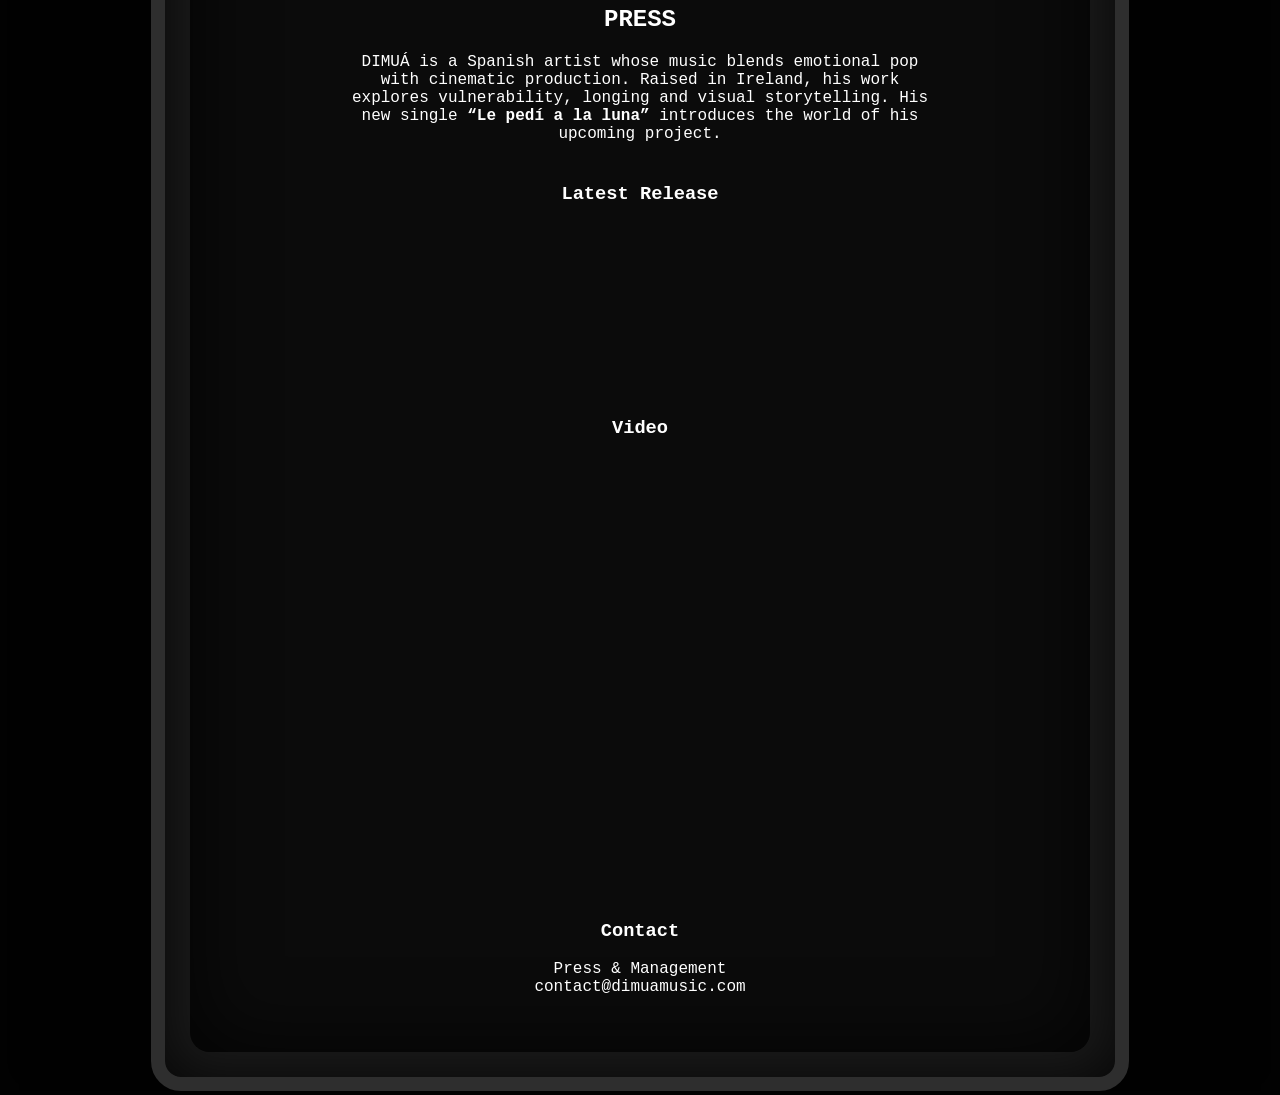
==== press.html @ b229970f "Create press.html" ====
<!DOCTYPE html>
<html lang="en">

<head>

<meta charset="UTF-8">
<meta name="viewport" content="width=device-width, initial-scale=1">

<title>DIMUÁ — Press</title>

<link rel="stylesheet" href="style.css">

</head>

<body>

<div class="tv-container">

<div class="tv-screen">

<h1 class="logo">DIMUÁ</h1>

<h2>PRESS</h2>

<p style="max-width:600px;margin:auto;margin-bottom:40px;">

DIMUÁ is a Spanish artist whose music blends emotional pop with cinematic production.
Raised in Ireland, his work explores vulnerability, longing and visual storytelling.

His new single <b>“Le pedí a la luna”</b> introduces the world of his upcoming project.

</p>

<h3>Latest Release</h3>

<iframe
src="https://open.spotify.com/embed/track/4ZtCL3CFrmiAERhD6O9WQZ"
width="100%"
height="152"
frameborder="0"
allowfullscreen>
</iframe>

<br><br>

<h3>Video</h3>

<iframe
width="100%"
height="420"
src="https://www.youtube.com/embed/34N6A_cnIfE"
frameborder="0"
allowfullscreen>
</iframe>

<br><br>

<h3>Contact</h3>

<p>

Press & Management<br>
contact@dimuamusic.com

</p>

</div>

</div>

</body>

</html>
---- style.css ----
body{

margin:0;
background:#020202;
display:flex;
justify-content:center;
align-items:center;
height:100vh;

font-family:'VT323', monospace;
color:white;

}


/* TV exterior */

.tv-container{

width:900px;
max-width:90vw;

background:#1b1b1b;

border:14px solid #2e2e2e;

border-radius:30px;

box-shadow:
0 0 120px rgba(0,0,0,0.9),
inset 0 0 60px rgba(0,0,0,0.8);

padding:25px;

}


/* pantalla */

.tv-screen{

background:#0b0b0b;

border-radius:20px;

padding:40px;

box-shadow:
inset 0 0 80px rgba(0,0,0,0.8);

text-align:center;

}


/* titulo */

.logo{

font-family:'VT323', monospace;
font-size:48px;

letter-spacing:4px;

color:#c9f048;

text-shadow:
0 0 10px #c9f048,
0 0 30px rgba(201,240,72,0.7);

/* evita que se rompa la palabra */
white-space: nowrap;

}


/* menu estilo videojuego */

.menu{

display:flex;
justify-content:center;
gap:25px;
margin-bottom:20px;

}

.menu-item{

text-decoration:none;
color:white;

padding:10px 14px;

border:2px solid #444;

background:#111;

transition:all .2s ease;

}


/* efecto videojuego */

.menu-item:hover{

color:#c9f048;

border-color:#c9f048;

box-shadow:
0 0 8px #c9f048,
0 0 20px rgba(201,240,72,0.6);

transform:scale(1.1);

}


/* separador */

.divider{

height:1px;
background:#333;
margin:30px 0;

}


/* single */

.single-title{

font-size:16px;
margin-bottom:30px;

color:#ffd9ec;

}


/* video */

.video-container{

position:relative;
width:100%;
padding-top:56.25%;

margin-bottom:25px;

}

.video-container iframe{

position:absolute;
top:0;
left:0;
width:100%;
height:100%;

border-radius:10px;

}


/* spotify */

.spotify-container{

max-width:600px;
margin:0 auto 30px auto;

}


/* redes */

.socials{

margin-top:20px;

}

.social-links{

display:flex;
justify-content:center;
gap:20px;
flex-wrap:wrap;

}

.social-links a{

text-decoration:none;

color:white;

border:2px solid #444;

padding:8px 12px;

font-size:10px;

transition:all .2s;

}

.social-links a:hover{

color:#ffb347;

border-color:#ffb347;

box-shadow:
0 0 10px rgba(255,179,71,0.7);

}

#promo-overlay{

position:fixed;
top:0;
left:0;

width:100%;
height:100%;

background:rgba(0,0,0,0.95);

display:flex;
justify-content:center;
align-items:center;

z-index:9999;

font-family:'VT323', monospace;

}

.promo-box{

text-align:center;
color:white;

max-width:420px;

}

.promo-cover{

width:100%;
border-radius:10px;
margin-bottom:20px;

}

.promo-box h2{

font-size:28px;
color:#c9f048;

text-shadow:0 0 10px #c9f048;

}

.promo-button{

display:inline-block;

margin-top:15px;

padding:12px 18px;

border:2px solid #c9f048;

color:#c9f048;

text-decoration:none;

}

.promo-button:hover{

background:#c9f048;
color:black;

}

#close-promo{

position:absolute;
top:30px;
right:40px;

background:none;
border:none;

font-size:30px;
color:white;

cursor:pointer;

}
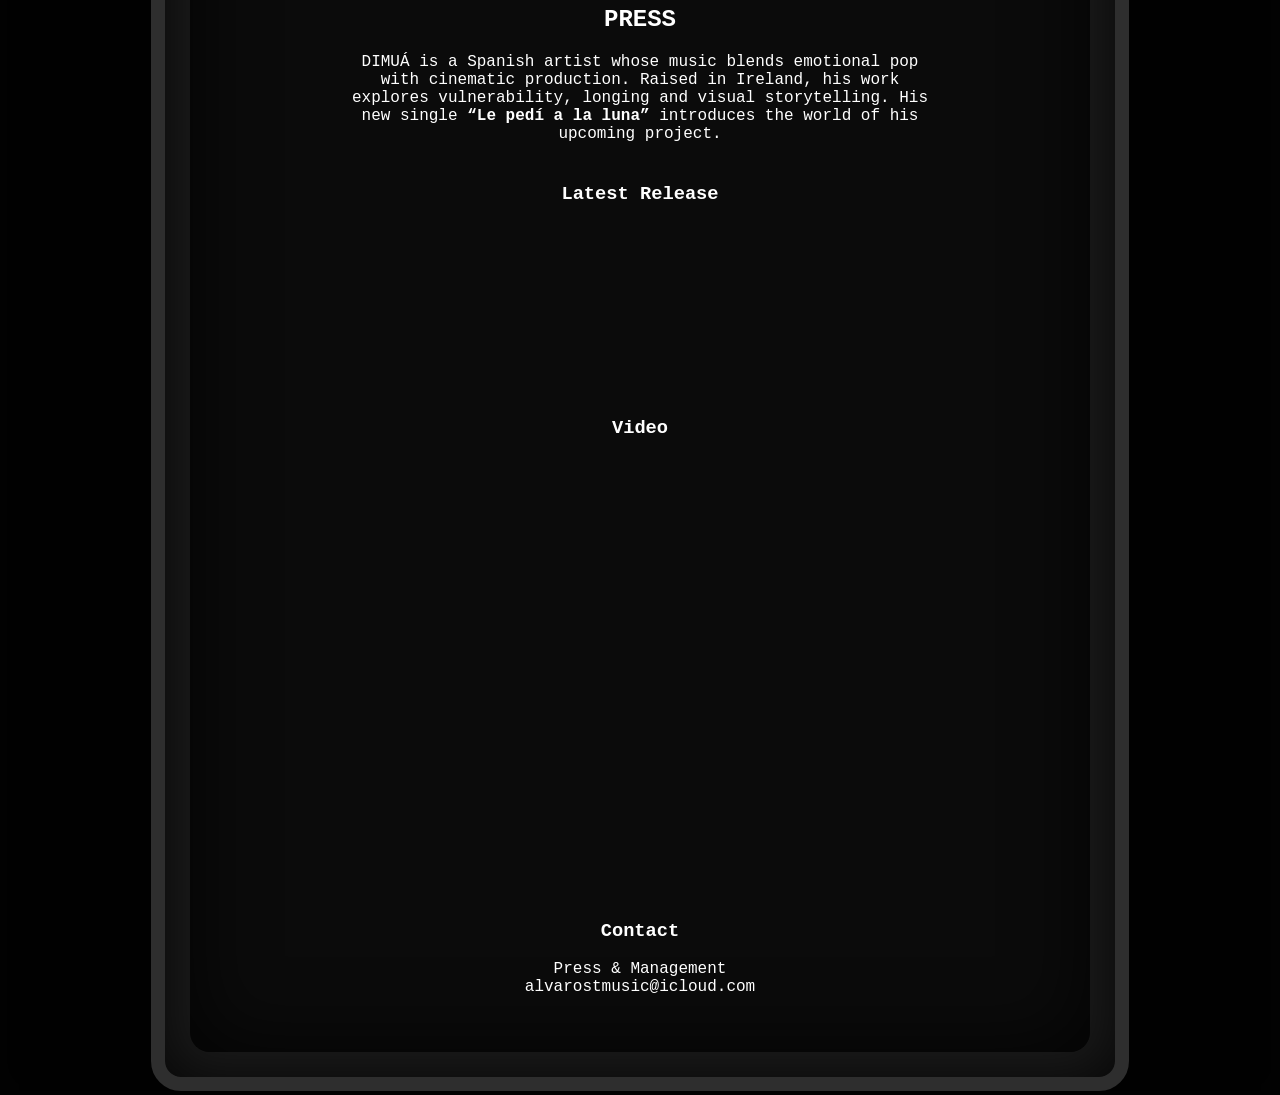
==== commit 1445cf88: "Update press.html" ====
--- a/press.html
+++ b/press.html
@@ -60,7 +60,7 @@
 <p>
 
 Press & Management<br>
-contact@dimuamusic.com
+alvarostmusic@icloud.com
 
 </p>
 
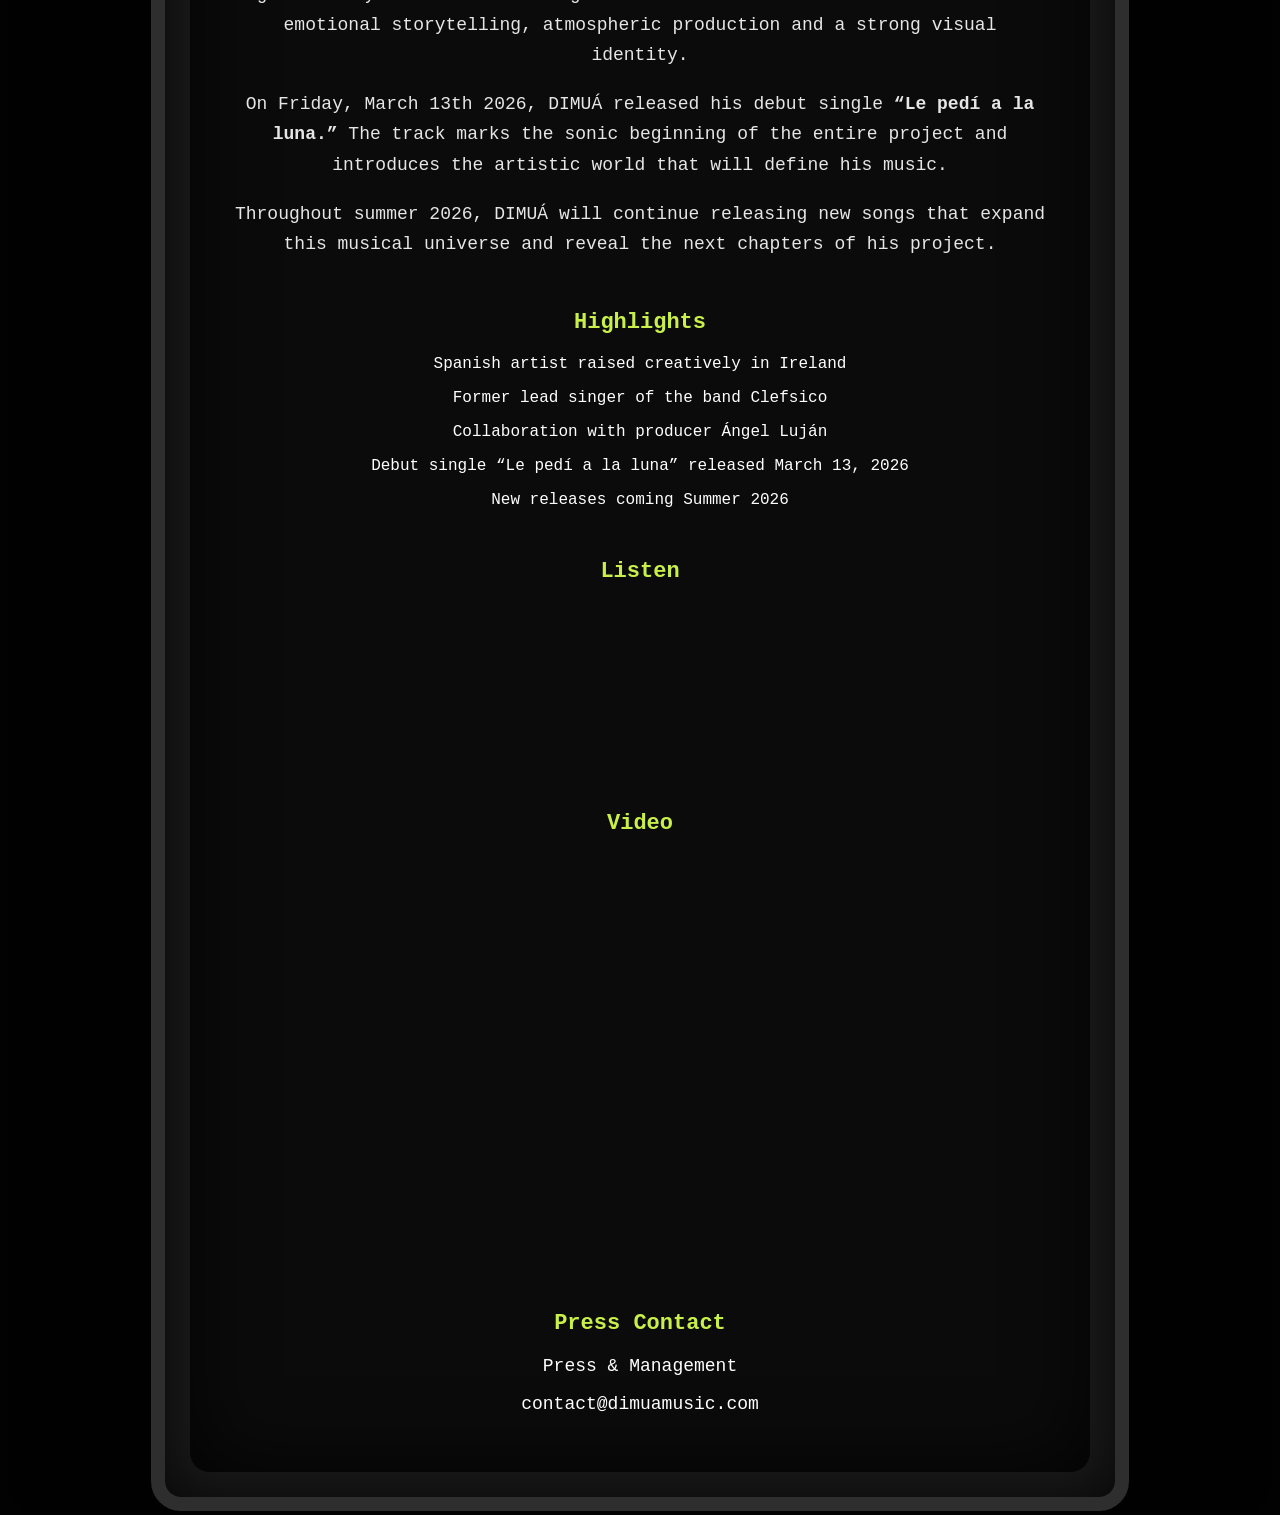
==== commit 11d42210: "Update press.html" ====
--- a/press.html
+++ b/press.html
@@ -10,28 +10,141 @@
 
 <link rel="stylesheet" href="style.css">
 
+<style>
+
+/* ajustes press */
+
+.press-container{
+max-width:900px;
+margin:auto;
+text-align:center;
+}
+
+.press-tagline{
+font-size:20px;
+margin-bottom:40px;
+color:#c9f048;
+}
+
+.press-text{
+line-height:1.7;
+font-size:18px;
+color:#e6e6e6;
+margin-bottom:40px;
+}
+
+.press-section{
+margin-top:50px;
+}
+
+.press-title{
+font-size:22px;
+color:#c9f048;
+margin-bottom:20px;
+}
+
+.press-highlight{
+font-size:16px;
+margin-bottom:10px;
+}
+
+.press-contact{
+margin-top:30px;
+font-size:18px;
+}
+
+</style>
+
 </head>
+
 
 <body>
 
 <div class="tv-container">
 
-<div class="tv-screen">
+<div class="tv-screen press-container">
 
 <h1 class="logo">DIMUÁ</h1>
 
-<h2>PRESS</h2>
+<p class="press-tagline">
+A cinematic pop universe between Spain and Ireland
+</p>
 
-<p style="max-width:600px;margin:auto;margin-bottom:40px;">
 
-DIMUÁ is a Spanish artist whose music blends emotional pop with cinematic production.
-Raised in Ireland, his work explores vulnerability, longing and visual storytelling.
 
-His new single <b>“Le pedí a la luna”</b> introduces the world of his upcoming project.
+<div class="press-text">
+
+<p>
+
+DIMUÁ is a Spanish artist and songwriter born in Alcoy (Alicante). At the age of 15 he moved to Ireland, where he began developing his craft as a songwriter while immersing himself in Dublin’s creative music scene.
 
 </p>
 
-<h3>Latest Release</h3>
+<p>
+
+Before launching his solo project, he was the lead singer of the band Clefsico, gaining his first experience performing and recording music in Dublin.
+
+</p>
+
+<p>
+
+His current project as DIMUÁ has been developed in collaboration with producer Ángel Luján, known for his work with artists such as Alice Wonder, Tulsa, Niños Mutantes, Miranda! and Carlos Ares.
+
+</p>
+
+<p>
+
+Together they have been building a distinctive musical universe that blends emotional storytelling, atmospheric production and a strong visual identity.
+
+</p>
+
+<p>
+
+On Friday, March 13th 2026, DIMUÁ released his debut single <b>“Le pedí a la luna.”</b> The track marks the sonic beginning of the entire project and introduces the artistic world that will define his music.
+
+</p>
+
+<p>
+
+Throughout summer 2026, DIMUÁ will continue releasing new songs that expand this musical universe and reveal the next chapters of his project.
+
+</p>
+
+</div>
+
+
+
+<div class="press-section">
+
+<h2 class="press-title">Highlights</h2>
+
+<p class="press-highlight">
+Spanish artist raised creatively in Ireland
+</p>
+
+<p class="press-highlight">
+Former lead singer of the band Clefsico
+</p>
+
+<p class="press-highlight">
+Collaboration with producer Ángel Luján
+</p>
+
+<p class="press-highlight">
+Debut single “Le pedí a la luna” released March 13, 2026
+</p>
+
+<p class="press-highlight">
+New releases coming Summer 2026
+</p>
+
+</div>
+
+
+
+<div class="press-section">
+
+<h2 class="press-title">Listen</h2>
 
 <iframe
 src="https://open.spotify.com/embed/track/4ZtCL3CFrmiAERhD6O9WQZ"
@@ -41,9 +154,13 @@
 allowfullscreen>
 </iframe>
 
-<br><br>
+</div>
 
-<h3>Video</h3>
+
+
+<div class="press-section">
+
+<h2 class="press-title">Video</h2>
 
 <iframe
 width="100%"
@@ -53,16 +170,25 @@
 allowfullscreen>
 </iframe>
 
-<br><br>
+</div>
 
-<h3>Contact</h3>
+
+
+<div class="press-section press-contact">
+
+<h2 class="press-title">Press Contact</h2>
 
 <p>
+Press & Management
+</p>
 
-Press & Management<br>
-alvarostmusic@icloud.com
+<p>
+contact@dimuamusic.com
+</p>
 
-</p>
+</div>
+
+
 
 </div>
 
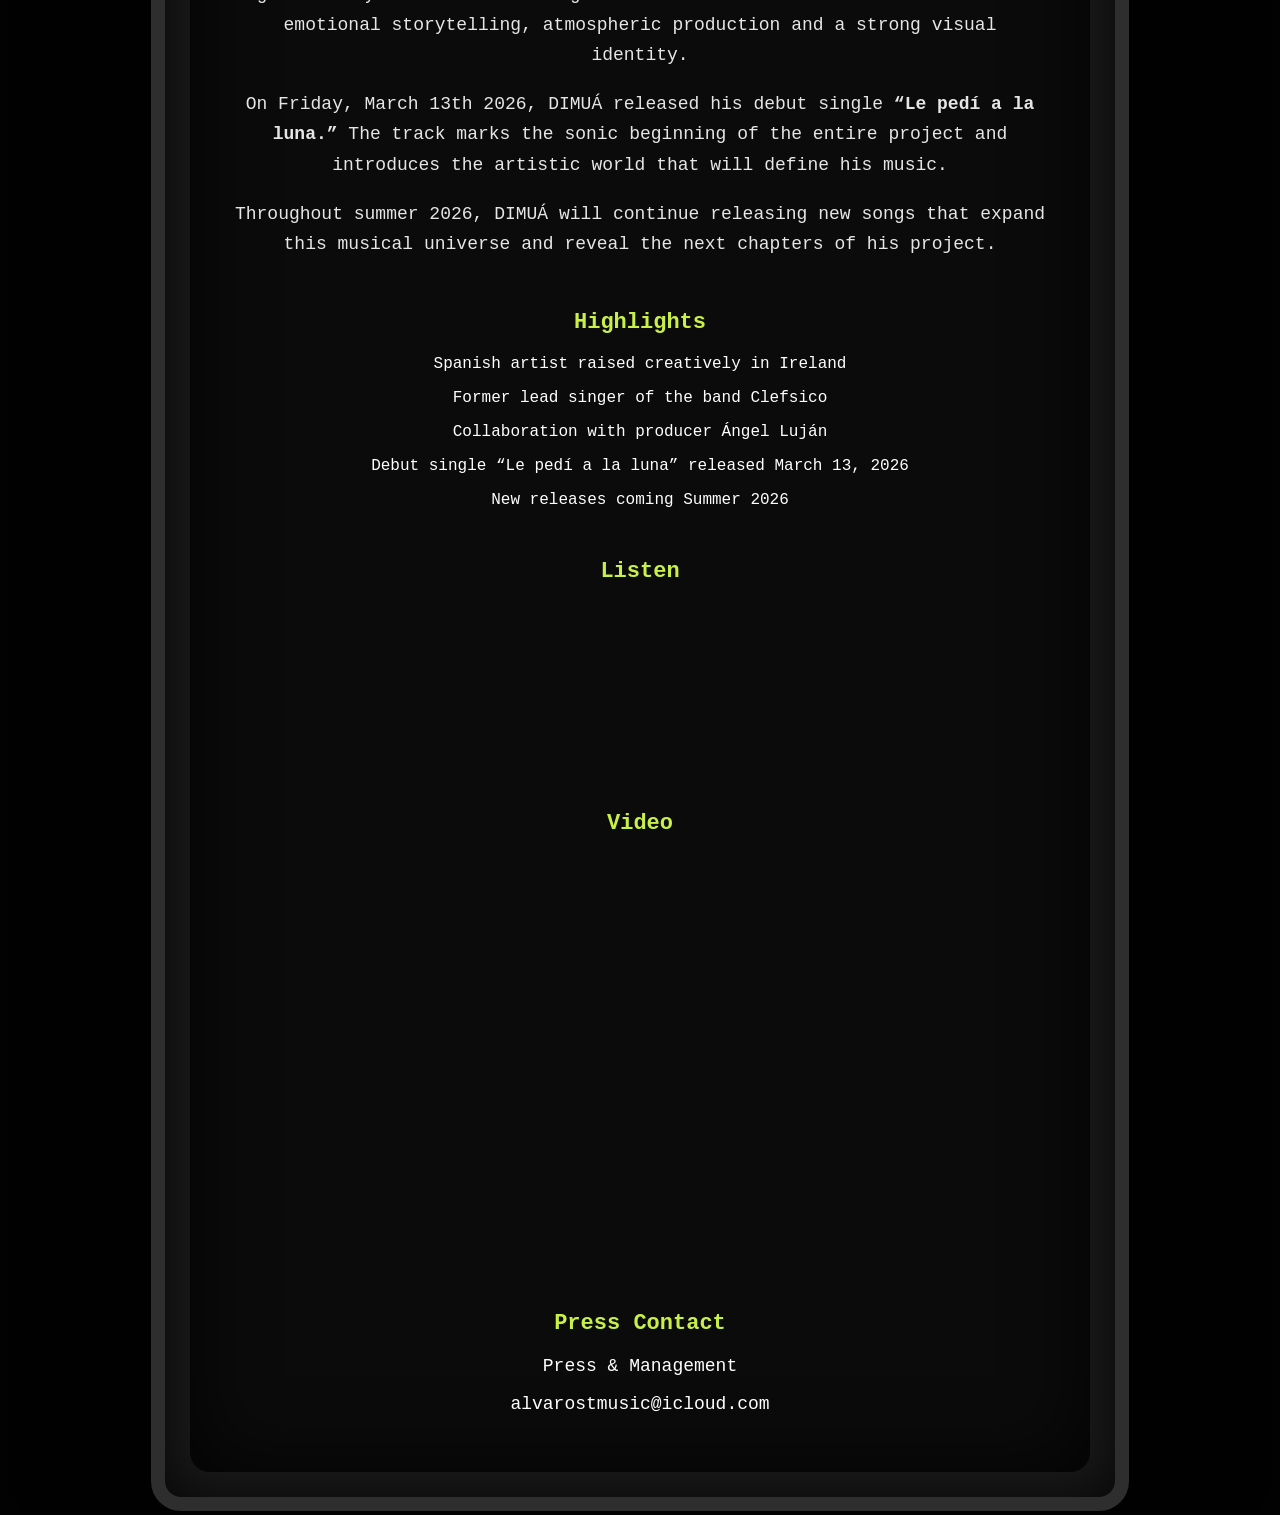
==== commit 9039ba03: "Update press.html" ====
--- a/press.html
+++ b/press.html
@@ -183,7 +183,7 @@
 </p>
 
 <p>
-contact@dimuamusic.com
+alvarostmusic@icloud.com
 </p>
 
 </div>
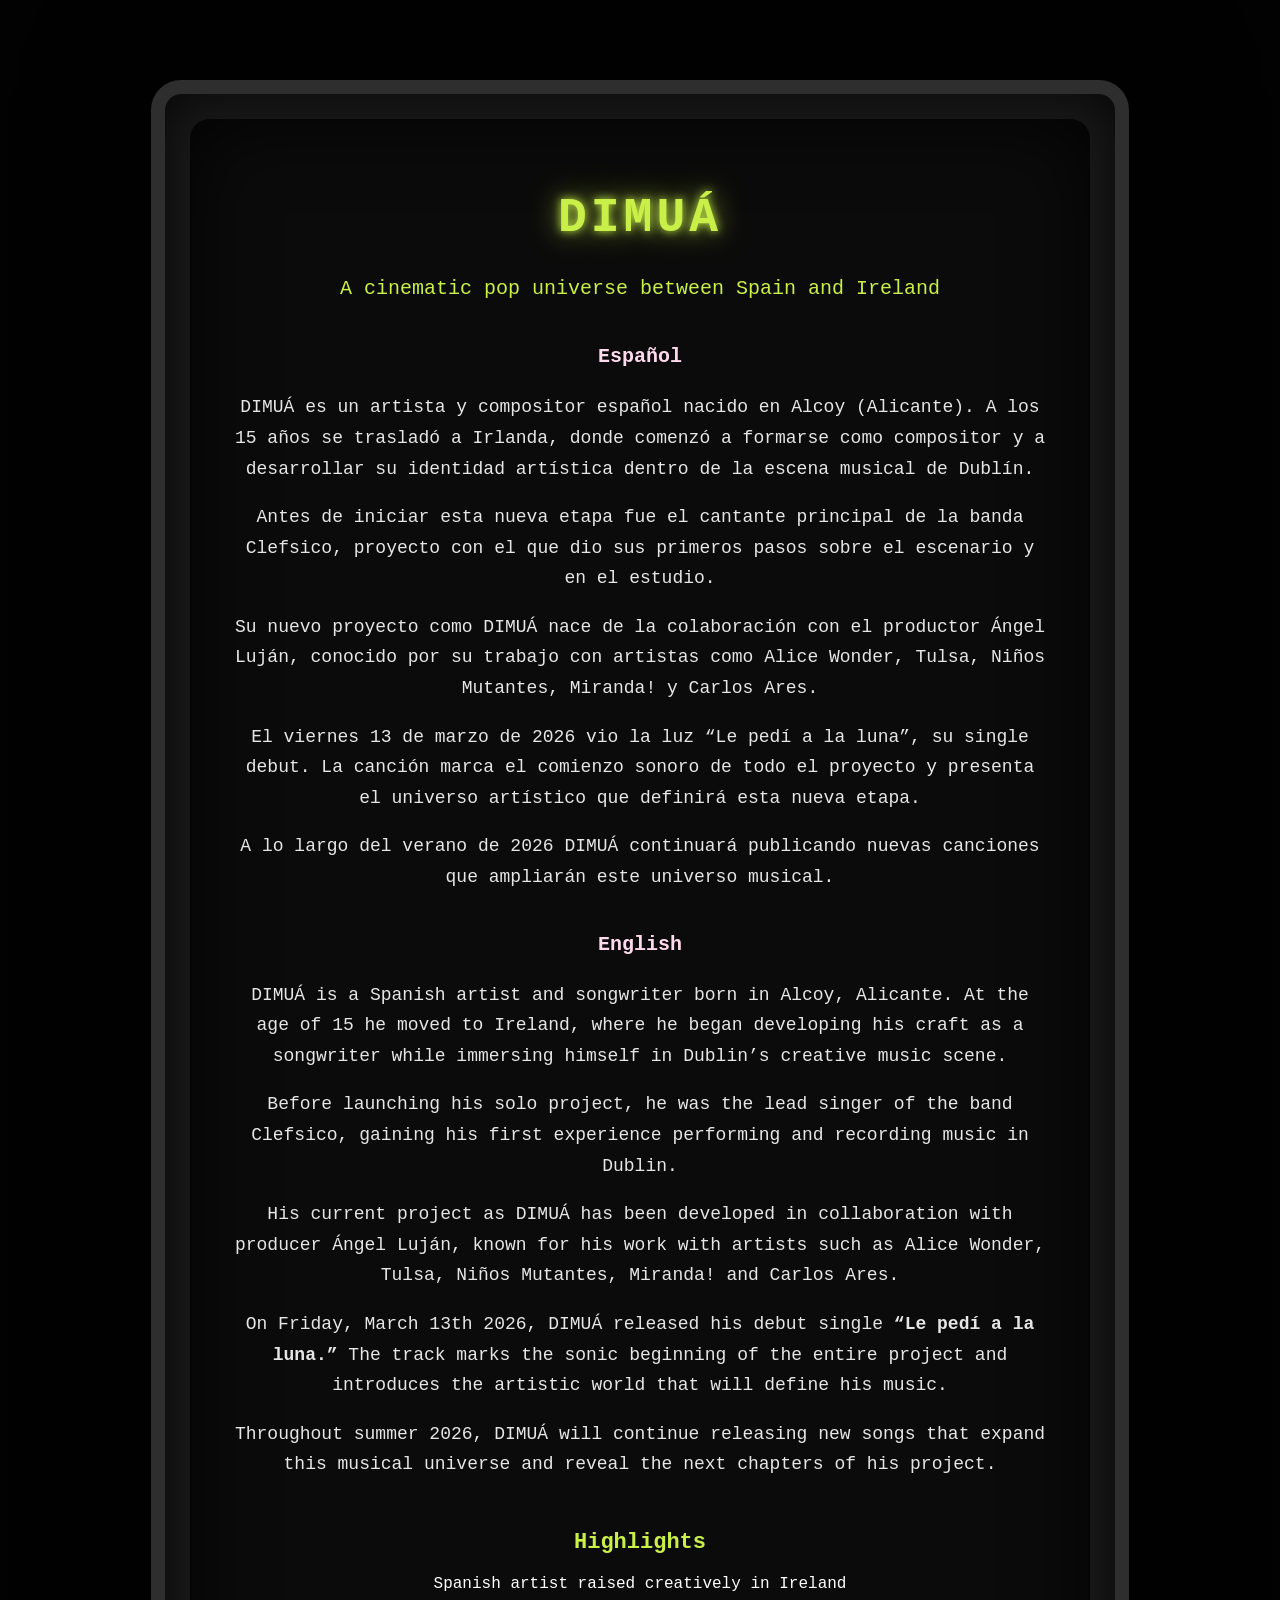
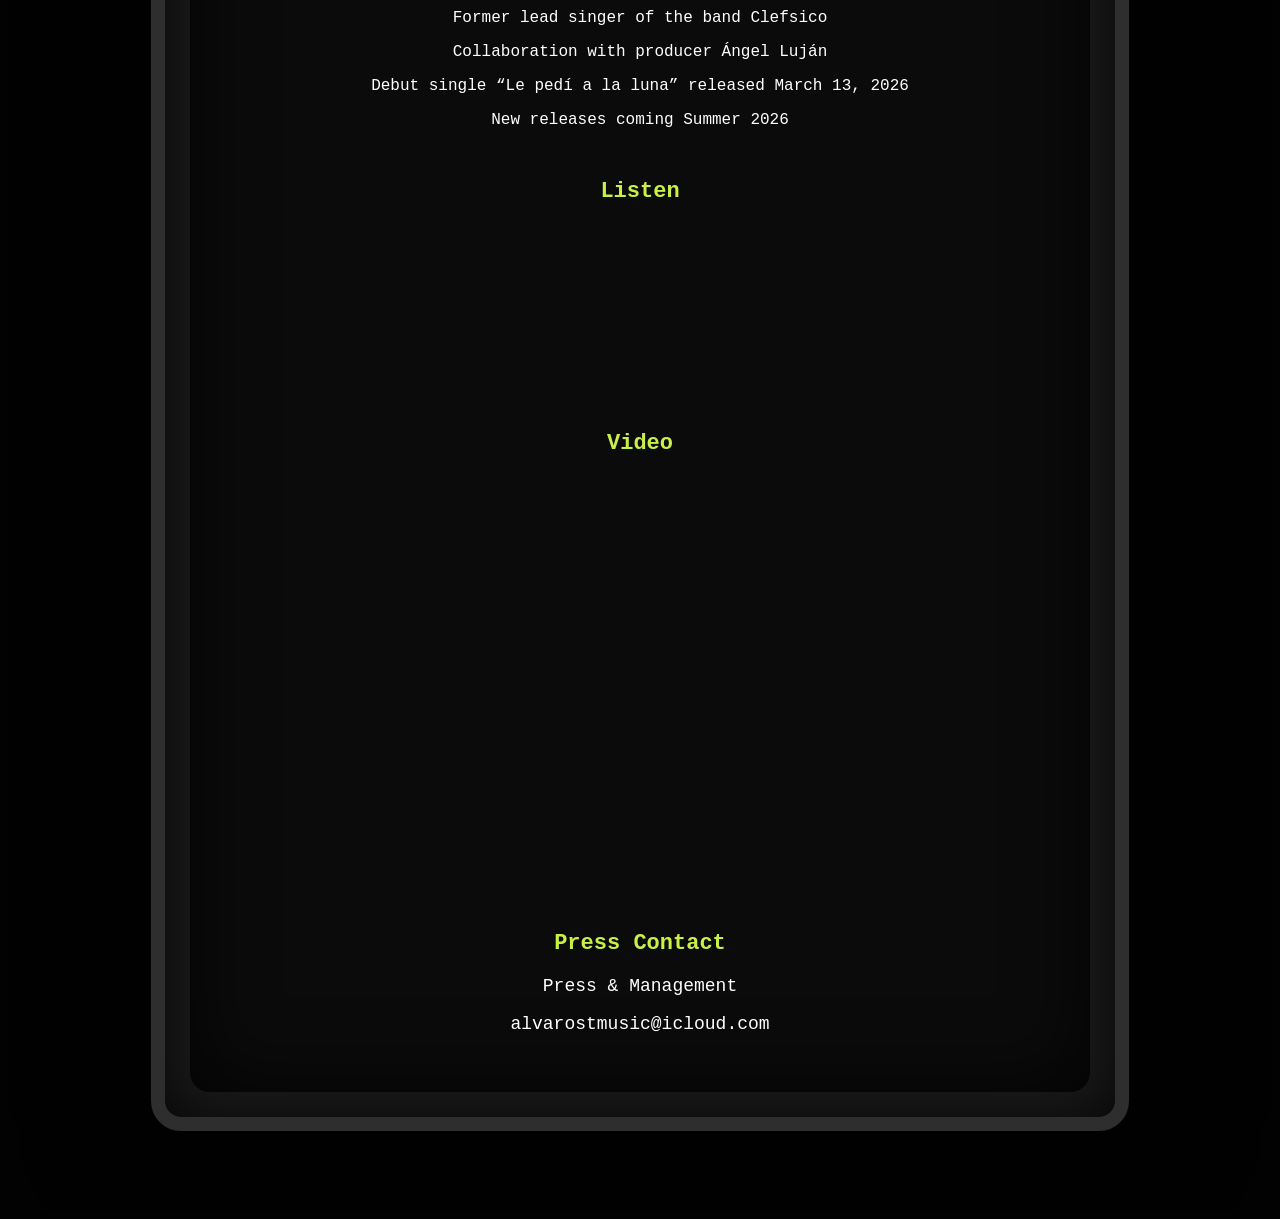
==== commit 19ff702e: "Update press.html" ====
--- a/press.html
+++ b/press.html
@@ -53,6 +53,13 @@
 font-size:18px;
 }
 
+.lang-title{
+margin-top:35px;
+margin-bottom:10px;
+font-size:20px;
+color:#ffd9ec;
+}
+
 </style>
 
 </head>
@@ -74,9 +81,44 @@
 
 <div class="press-text">
 
-<p>
-
-DIMUÁ is a Spanish artist and songwriter born in Alcoy (Alicante). At the age of 15 he moved to Ireland, where he began developing his craft as a songwriter while immersing himself in Dublin’s creative music scene.
+<h3 class="lang-title">Español</h3>
+
+<p>
+
+DIMUÁ es un artista y compositor español nacido en Alcoy (Alicante). A los 15 años se trasladó a Irlanda, donde comenzó a formarse como compositor y a desarrollar su identidad artística dentro de la escena musical de Dublín.
+
+</p>
+
+<p>
+
+Antes de iniciar esta nueva etapa fue el cantante principal de la banda Clefsico, proyecto con el que dio sus primeros pasos sobre el escenario y en el estudio.
+
+</p>
+
+<p>
+
+Su nuevo proyecto como DIMUÁ nace de la colaboración con el productor Ángel Luján, conocido por su trabajo con artistas como Alice Wonder, Tulsa, Niños Mutantes, Miranda! y Carlos Ares.
+
+</p>
+
+<p>
+
+El viernes 13 de marzo de 2026 vio la luz “Le pedí a la luna”, su single debut. La canción marca el comienzo sonoro de todo el proyecto y presenta el universo artístico que definirá esta nueva etapa.
+
+</p>
+
+<p>
+
+A lo largo del verano de 2026 DIMUÁ continuará publicando nuevas canciones que ampliarán este universo musical.
+
+</p>
+
+
+<h3 class="lang-title">English</h3>
+
+<p>
+
+DIMUÁ is a Spanish artist and songwriter born in Alcoy, Alicante. At the age of 15 he moved to Ireland, where he began developing his craft as a songwriter while immersing himself in Dublin’s creative music scene.
 
 </p>
 
@@ -89,12 +131,6 @@
 <p>
 
 His current project as DIMUÁ has been developed in collaboration with producer Ángel Luján, known for his work with artists such as Alice Wonder, Tulsa, Niños Mutantes, Miranda! and Carlos Ares.
-
-</p>
-
-<p>
-
-Together they have been building a distinctive musical universe that blends emotional storytelling, atmospheric production and a strong visual identity.
 
 </p>
 
--- a/style.css
+++ b/style.css
@@ -2,20 +2,28 @@
 
 margin:0;
 background:#020202;
+
 display:flex;
 justify-content:center;
-align-items:center;
-height:100vh;
+align-items:flex-start;
+
+min-height:100vh;
 
 font-family:'VT323', monospace;
 color:white;
 
+padding-top:40px;
+padding-bottom:40px;
+
 }
 
 
 /* TV exterior */
 
 .tv-container{
+
+margin-top:40px;
+margin-bottom:40px;
 
 width:900px;
 max-width:90vw;
@@ -49,6 +57,9 @@
 inset 0 0 80px rgba(0,0,0,0.8);
 
 text-align:center;
+
+height:auto;
+overflow:visible;
 
 }
 
